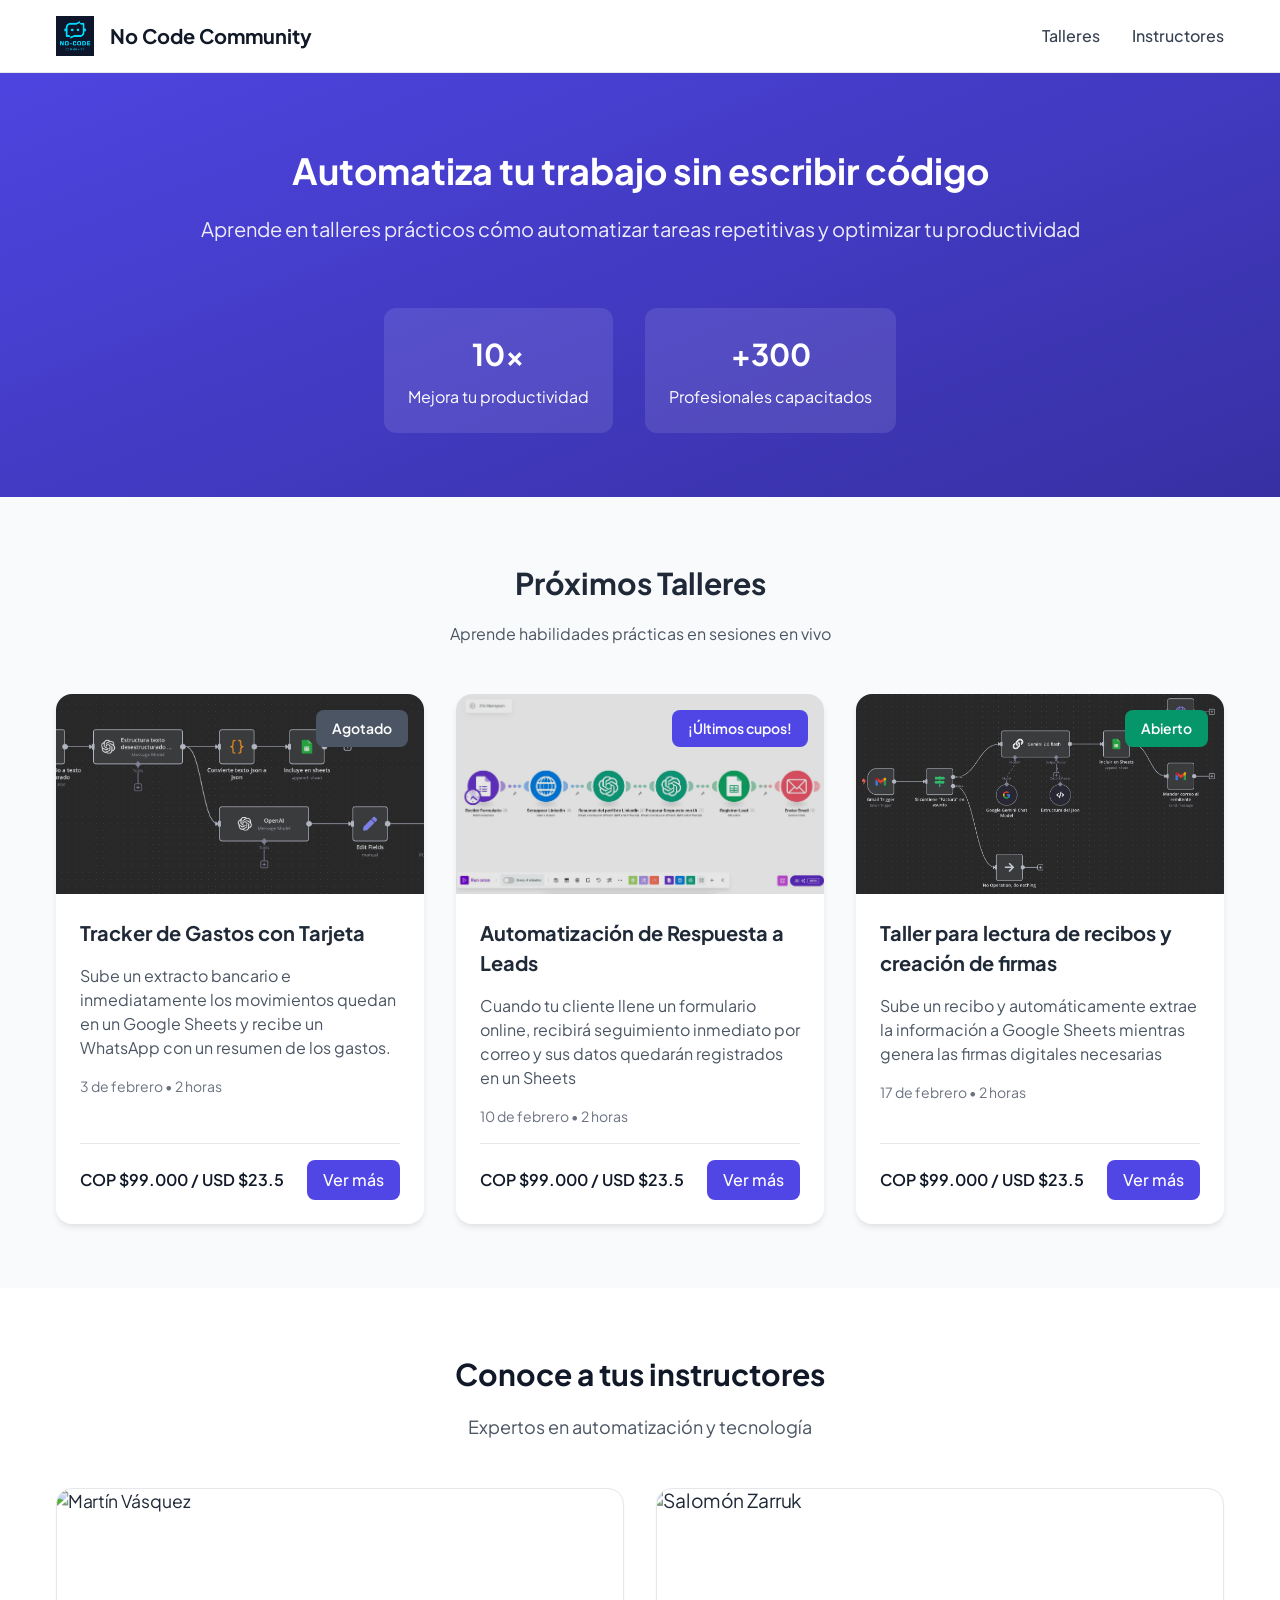
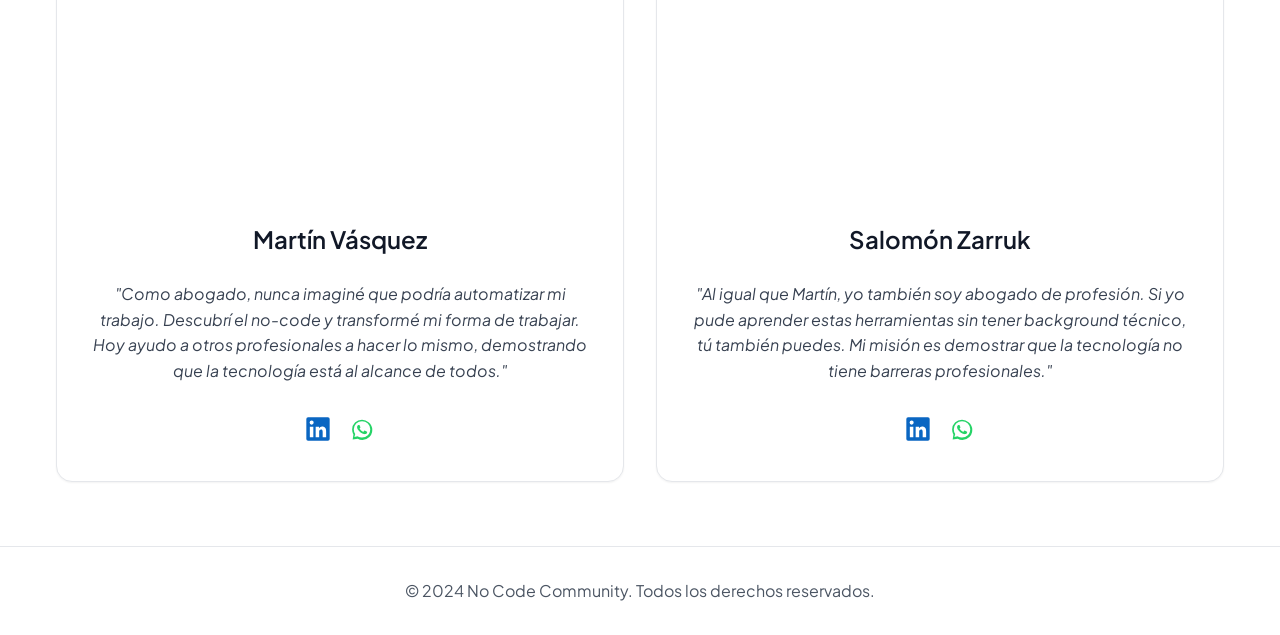
==== index.html @ 58989894 "Initial commit - Landing page setup" ====
<!DOCTYPE html>
<html lang="es">
<head>
    <meta charset="UTF-8">
    <meta name="viewport" content="width=device-width, initial-scale=1.0">
    <title>No Code Community</title>
    <link rel="preconnect" href="https://fonts.googleapis.com">
    <link rel="preconnect" href="https://fonts.gstatic.com" crossorigin>
    <link href="https://fonts.googleapis.com/css2?family=Plus+Jakarta+Sans:wght@400;500;600;700&display=swap" rel="stylesheet">
    <link rel="stylesheet" href="styles.css">
</head>
<body>
    <nav class="navbar">
        <div class="container">
            <div class="logo">
                <img src="assets/images/logo.png" alt="No Code Community" class="logo-image">
                <span class="logo-text">No Code Community</span>
            </div>
            <div class="nav-links">
                <a href="#talleres">Talleres</a>
                <a href="#instructores">Instructores</a>
            </div>
        </div>
    </nav>

    <header class="hero">
        <div class="container">
            <div class="hero-content">
                <div class="hero-text">
                    <h1>Automatiza tu trabajo sin escribir código</h1>
                    <p class="hero-subtitle">Aprende en talleres prácticos cómo automatizar tareas repetitivas y optimizar tu productividad</p>
                </div>
                <div class="stats">
                    <div class="stat-card">
                        <h2>10x</h2>
                        <p>Mejora tu productividad</p>
                    </div>
                    <div class="stat-card">
                        <h2>+300</h2>
                        <p>Profesionales capacitados</p>
                    </div>
                </div>
            </div>
        </div>
    </header>

    <main>
        <section id="talleres">
            <div class="container">
                <h2>Próximos Talleres</h2>
                <p>Aprende habilidades prácticas en sesiones en vivo</p>
                
                <div class="workshop-grid">
                    <!-- Taller de Gastos -->
                    <div class="workshop-card">
                        <div class="workshop-image">
                            <img src="assets/images/tracker.png" alt="Taller de Tracker de Gastos">
                            <span class="workshop-tag sold-out">Agotado</span>
                        </div>
                        <div class="workshop-content">
                            <h3>Tracker de Gastos con Tarjeta</h3>
                            <p>Sube un extracto bancario e inmediatamente los movimientos quedan en un Google Sheets y recibe un WhatsApp con un resumen de los gastos.</p>
                            <div class="workshop-meta">
                                <span>3 de febrero • 2 horas</span>
                            </div>
                            <div class="workshop-footer">
                                <span class="workshop-price">COP $99.000 / USD $23.5</span>
                                <a href="talleres/tracker-gastos.html" class="button button-primary">Ver más</a>
                            </div>
                        </div>
                    </div>

                    <!-- Taller de Leads -->
                    <div class="workshop-card">
                        <div class="workshop-image">
                            <img src="assets/images/leads.png" alt="Taller de Automatización de Leads">
                            <span class="workshop-tag few-spots">¡Últimos cupos!</span>
                        </div>
                        <div class="workshop-content">
                            <h3>Automatización de Respuesta a Leads</h3>
                            <p>Cuando tu cliente llene un formulario online, recibirá seguimiento inmediato por correo y sus datos quedarán registrados en un Sheets</p>
                            <div class="workshop-meta">
                                <span>10 de febrero • 2 horas</span>
                            </div>
                            <div class="workshop-footer">
                                <span class="workshop-price">COP $99.000 / USD $23.5</span>
                                <a href="talleres/respuesta-leads.html" class="button button-primary">Ver más</a>
                            </div>
                        </div>
                    </div>

                    <!-- Taller de Recibos y Firmas -->
                    <div class="workshop-card">
                        <div class="workshop-image">
                            <img src="assets/images/recibos-firmas.png" alt="Taller de Lectura de Recibos y Firmas">
                            <span class="workshop-tag open">Abierto</span>
                        </div>
                        <div class="workshop-content">
                            <h3>Taller para lectura de recibos y creación de firmas</h3>
                            <p>Sube un recibo y automáticamente extrae la información a Google Sheets mientras genera las firmas digitales necesarias</p>
                            <div class="workshop-meta">
                                <span>17 de febrero • 2 horas</span>
                            </div>
                            <div class="workshop-footer">
                                <span class="workshop-price">COP $99.000 / USD $23.5</span>
                                <a href="talleres/recibos-firmas.html" class="button button-primary">Ver más</a>
                            </div>
                        </div>
                    </div>
                </div>
            </div>
        </section>

        <section id="instructores">
            <div class="container">
                <h2>Conoce a tus instructores</h2>
                <p class="section-description">Expertos en automatización y tecnología</p>
                <div class="instructors-grid">
                    <div class="instructor-card">
                        <div class="instructor-image">
                            <img src="https://media.licdn.com/dms/image/v2/D4E03AQFFFCxc68h7bQ/profile-displayphoto-shrink_800_800/B4EZOKWIHqH0Ac-/0/1733192877072?e=1744848000&v=beta&t=yXbpuiAllhJxAZAleN5ZwmwzhgHguBNwJmhO607eTys" alt="Martín Vásquez">
                        </div>
                        <div class="instructor-content">
                            <h3>Martín Vásquez</h3>
                            <p class="instructor-bio">"Como abogado, nunca imaginé que podría automatizar mi trabajo. Descubrí el no-code y transformé mi forma de trabajar. Hoy ayudo a otros profesionales a hacer lo mismo, demostrando que la tecnología está al alcance de todos."</p>
                            <div class="instructor-social">
                                <a href="https://linkedin.com/in/martinvasquez" target="_blank" rel="noopener noreferrer">
                                    <img src="assets/images/linkedin.svg" alt="LinkedIn" class="social-icon">
                                </a>
                                <a href="https://wa.me/+573123456789" target="_blank" rel="noopener noreferrer">
                                    <img src="assets/images/whatsapp.svg" alt="WhatsApp" class="social-icon">
                                </a>
                            </div>
                        </div>
                    </div>

                    <div class="instructor-card">
                        <div class="instructor-image">
                            <img src="https://media.licdn.com/dms/image/v2/D4E03AQGEQPYp7KpT1w/profile-displayphoto-shrink_800_800/profile-displayphoto-shrink_800_800/0/1691030717101?e=1744848000&v=beta&t=GZWAQJDwXHyYQAbw3zB1y2C_nQq8y9w75UehVijq_1w" alt="Salomón Zarruk">
                        </div>
                        <div class="instructor-content">
                            <h3>Salomón Zarruk</h3>
                            <p class="instructor-bio">"Al igual que Martín, yo también soy abogado de profesión. Si yo pude aprender estas herramientas sin tener background técnico, tú también puedes. Mi misión es demostrar que la tecnología no tiene barreras profesionales."</p>
                            <div class="instructor-social">
                                <a href="https://linkedin.com/in/salomonzarruk" target="_blank" rel="noopener noreferrer">
                                    <img src="assets/images/linkedin.svg" alt="LinkedIn" class="social-icon">
                                </a>
                                <a href="https://wa.me/+573123456789" target="_blank" rel="noopener noreferrer">
                                    <img src="assets/images/whatsapp.svg" alt="WhatsApp" class="social-icon">
                                </a>
                            </div>
                        </div>
                    </div>
                </div>
            </div>
        </section>
    </main>

    <footer>
        <div class="container">
            <p>&copy; 2024 No Code Community. Todos los derechos reservados.</p>
        </div>
    </footer>
</body>
</html>
---- styles.css ----
:root {
    /* Colores */
    --color-primary: #4F46E5;
    --color-primary-dark: #3730A3;
    --color-secondary: #1E1B4B;
    --color-accent: #818CF8;
    --color-success: #059669;
    --color-background: #F8FAFC;
    --color-white: #FFFFFF;
    --color-gray-50: #F9FAFB;
    --color-gray-100: #F3F4F6;
    --color-gray-200: #E5E7EB;
    --color-gray-300: #D1D5DB;
    --color-gray-400: #9CA3AF;
    --color-gray-500: #6B7280;
    --color-gray-600: #4B5563;
    --color-gray-700: #374151;
    --color-gray-800: #1F2937;
    --color-gray-900: #111827;

    /* Tipografía */
    --font-family: 'Plus Jakarta Sans', sans-serif;
    --font-size-xs: 0.75rem;
    --font-size-sm: 0.875rem;
    --font-size-base: 1rem;
    --font-size-lg: 1.125rem;
    --font-size-xl: 1.25rem;
    --font-size-2xl: 1.5rem;
    --font-size-3xl: 1.875rem;
    --font-size-4xl: 2.25rem;
    
    /* Espaciado */
    --spacing-1: 0.25rem;
    --spacing-2: 0.5rem;
    --spacing-3: 0.75rem;
    --spacing-4: 1rem;
    --spacing-6: 1.5rem;
    --spacing-8: 2rem;
    --spacing-12: 3rem;
    --spacing-16: 4rem;
    
    /* Bordes y sombras */
    --border-radius-sm: 0.375rem;
    --border-radius: 0.5rem;
    --border-radius-lg: 0.75rem;
    --border-radius-xl: 1rem;
    --border-radius-2xl: 1.5rem;
    --shadow-sm: 0 1px 2px 0 rgb(0 0 0 / 0.05);
    --shadow: 0 4px 6px -1px rgb(0 0 0 / 0.1);
    --shadow-md: 0 8px 16px -4px rgb(0 0 0 / 0.1);
    --shadow-lg: 0 12px 24px -6px rgb(0 0 0 / 0.1);
    
    /* Transiciones */
    --transition: all 0.3s ease;
}

/* Reset y estilos base */
* {
    margin: 0;
    padding: 0;
    box-sizing: border-box;
}

body {
    font-family: var(--font-family);
    line-height: 1.5;
    color: var(--color-gray-800);
    background-color: var(--color-background);
    min-height: 100vh;
}

.container {
    width: 100%;
    max-width: 1200px;
    margin: 0 auto;
    padding: 0 var(--spacing-4);
}

/* Navbar */
.navbar {
    background: var(--color-white);
    padding: var(--spacing-4) 0;
    position: fixed;
    top: 0;
    left: 0;
    right: 0;
    z-index: 1000;
    border-bottom: 1px solid var(--color-gray-200);
}

.navbar .container {
    display: flex;
    justify-content: space-between;
    align-items: center;
}

.logo {
    display: flex;
    align-items: center;
    gap: var(--spacing-4);
}

.logo-image {
    height: 40px;
    width: auto;
}

.logo-text {
    font-size: var(--font-size-xl);
    font-weight: 700;
    color: var(--color-gray-900);
}

.nav-links {
    display: flex;
    gap: var(--spacing-8);
    align-items: center;
}

.nav-links a {
    text-decoration: none;
    color: var(--color-gray-700);
    font-weight: 500;
    transition: var(--transition);
}

.nav-links a:hover {
    color: var(--color-primary);
}

/* Hero Section */
.hero {
    padding: calc(80px + var(--spacing-16)) 0 var(--spacing-16);
    background: linear-gradient(to bottom right, var(--color-primary), var(--color-primary-dark));
    color: var(--color-white);
}

.hero-content {
    display: flex;
    flex-direction: column;
    gap: var(--spacing-8);
    text-align: center;
}

.hero-text h1 {
    font-size: var(--font-size-4xl);
    font-weight: 700;
    margin-bottom: var(--spacing-4);
}

.hero-subtitle {
    font-size: var(--font-size-xl);
    opacity: 0.9;
}

.stats {
    display: flex;
    justify-content: center;
    gap: var(--spacing-8);
    margin-top: var(--spacing-8);
}

.stat-card {
    background: rgba(255, 255, 255, 0.1);
    padding: var(--spacing-6);
    border-radius: var(--border-radius-lg);
    text-align: center;
}

.stat-card h2 {
    font-size: var(--font-size-3xl);
    margin-bottom: var(--spacing-2);
}

/* Workshop Section */
#talleres {
    padding: var(--spacing-16) 0;
}

#talleres h2 {
    font-size: var(--font-size-3xl);
    text-align: center;
    margin-bottom: var(--spacing-4);
}

#talleres > .container > p {
    text-align: center;
    color: var(--color-gray-600);
    margin-bottom: var(--spacing-12);
}

.workshop-grid {
    display: grid;
    grid-template-columns: repeat(3, 1fr);
    gap: var(--spacing-8);
}

.workshop-card {
    background: var(--color-white);
    border-radius: var(--border-radius-xl);
    overflow: hidden;
    box-shadow: var(--shadow);
    transition: var(--transition);
    display: flex;
    flex-direction: column;
}

.workshop-card:hover {
    transform: translateY(-4px);
    box-shadow: var(--shadow-lg);
}

.workshop-image {
    height: 200px;
    overflow: hidden;
    position: relative;
}

.workshop-image img {
    width: 100%;
    height: 100%;
    object-fit: cover;
}

.workshop-tag {
    position: absolute;
    top: var(--spacing-4);
    right: var(--spacing-4);
    padding: var(--spacing-2) var(--spacing-4);
    border-radius: var(--border-radius);
    font-size: var(--font-size-sm);
    font-weight: 600;
    color: var(--color-white);
    z-index: 1;
}

.workshop-tag.sold-out {
    background-color: var(--color-gray-600);
}

.workshop-tag.few-spots {
    background-color: var(--color-primary);
}

.workshop-tag.open {
    background-color: var(--color-success);
}

.workshop-content {
    padding: var(--spacing-6);
    flex: 1;
    display: flex;
    flex-direction: column;
}

.workshop-content h3 {
    font-size: var(--font-size-xl);
    margin-bottom: var(--spacing-4);
}

.workshop-content p {
    color: var(--color-gray-600);
    margin-bottom: var(--spacing-4);
}

.workshop-meta {
    color: var(--color-gray-500);
    font-size: var(--font-size-sm);
    margin-bottom: var(--spacing-4);
}

.workshop-footer {
    display: flex;
    justify-content: space-between;
    align-items: center;
    margin-top: auto;
    padding-top: var(--spacing-4);
    border-top: 1px solid var(--color-gray-200);
}

.workshop-price {
    font-weight: 600;
    color: var(--color-gray-900);
}

.button {
    display: inline-block;
    padding: var(--spacing-2) var(--spacing-4);
    border-radius: var(--border-radius);
    font-weight: 500;
    text-decoration: none;
    transition: var(--transition);
}

.button-primary {
    background: var(--color-primary);
    color: var(--color-white);
}

.button-primary:hover {
    background: var(--color-primary-dark);
}

/* Footer */
footer {
    background: var(--color-white);
    padding: var(--spacing-8) 0;
    text-align: center;
    color: var(--color-gray-600);
    border-top: 1px solid var(--color-gray-200);
}

/* Responsive */
@media (max-width: 768px) {
    .workshop-grid {
        grid-template-columns: 1fr;
    }

    .stats {
        flex-direction: column;
    }

    .hero-content {
        text-align: center;
    }

    .logo-text {
        display: none;
    }

    .nav-links {
        display: none;
    }

    .footer-content {
        flex-direction: column;
        align-items: center;
        text-align: center;
        gap: var(--spacing-8);
    }

    .footer-links {
        flex-direction: column;
        gap: var(--spacing-4);
    }
}

/* Video section */
.video-wrapper {
    position: relative;
    padding-bottom: 56.25%;
    height: 0;
    overflow: hidden;
    border-radius: var(--border-radius-xl);
    margin-bottom: var(--spacing-16);
    box-shadow: var(--shadow-lg);
}

.video-wrapper iframe {
    position: absolute;
    top: 0;
    left: 0;
    width: 100%;
    height: 100%;
    border: none;
}

/* Features section */
.features-grid {
    display: flex;
    gap: var(--spacing-4);
    overflow-x: auto;
    padding: var(--spacing-4) 0;
    width: 100%;
    align-items: stretch;
}

.feature-card {
    flex: 0 0 160px;
    min-width: 160px;
    display: flex;
    flex-direction: column;
    align-items: center;
    background: var(--color-white);
    padding: var(--spacing-4);
    border-radius: var(--border-radius-lg);
    text-align: center;
    border: 1px solid var(--color-gray-200);
}

.feature-card:hover {
    transform: translateY(-4px);
    box-shadow: var(--shadow-md);
}

.feature-card img {
    width: 32px;
    height: 32px;
    margin-bottom: var(--spacing-2);
}

.feature-card h3 {
    font-size: var(--font-size-base);
    margin-bottom: var(--spacing-2);
}

.feature-card p {
    font-size: var(--font-size-sm);
    line-height: 1.3;
}

/* Ocultar scrollbar pero mantener funcionalidad */
.features-grid::-webkit-scrollbar {
    display: none;
}

.features-grid {
    -ms-overflow-style: none;
    scrollbar-width: none;
}

/* Session cards */
.sessions-grid {
    display: grid;
    grid-template-columns: repeat(auto-fit, minmax(280px, 1fr));
    gap: var(--spacing-6);
    margin-bottom: var(--spacing-12);
}

.session-card {
    background: var(--color-white);
    padding: var(--spacing-6);
    border-radius: var(--border-radius-xl);
    border: 2px solid var(--color-gray-200);
    box-shadow: var(--shadow-sm);
    cursor: pointer;
    transition: var(--transition);
    position: relative;
}

.session-card:hover:not(.disabled) {
    border-color: var(--color-primary);
}

.session-card.selected {
    border-color: var(--color-primary);
    background: var(--color-gray-50);
}

.session-card input[type="radio"] {
    position: absolute;
    opacity: 0;
}

.session-date {
    display: flex;
    flex-direction: column;
    gap: var(--spacing-2);
    margin-bottom: var(--spacing-4);
}

.session-date .day {
    font-size: var(--font-size-xl);
    font-weight: 600;
    color: var(--color-gray-900);
}

.session-date .date,
.session-date .time {
    color: var(--color-gray-600);
}

.spots-available {
    display: inline-block;
    padding: var(--spacing-2) var(--spacing-4);
    background: var(--color-primary);
    color: var(--color-white);
    border-radius: var(--border-radius);
    font-size: var(--font-size-sm);
}

/* Pricing card */
.pricing-card {
    max-width: 480px;
    margin: 0 auto;
    background: var(--color-white);
    padding: var(--spacing-8);
    border-radius: var(--border-radius-xl);
    box-shadow: var(--shadow-md);
    text-align: center;
    display: none;
}

.price-header {
    margin-bottom: var(--spacing-6);
}

.price-header h3 {
    font-size: var(--font-size-xl);
    font-weight: 600;
    color: var(--color-gray-900);
    margin-bottom: var(--spacing-4);
}

.price {
    font-size: var(--font-size-3xl);
    color: var(--color-primary);
    font-weight: 700;
    margin-bottom: var(--spacing-2);
}

.price-description {
    color: var(--color-gray-600);
    margin-bottom: var(--spacing-8);
}

.registration-form {
    display: flex;
    flex-direction: column;
    align-items: center;
    gap: var(--spacing-4);
}

.registration-form h2 {
    font-size: var(--font-size-xl);
    color: var(--color-gray-900);
    margin-bottom: var(--spacing-4);
}

/* Estilos para el formulario de datos */
.user-data-form {
    max-width: 480px;
    margin: 0 auto var(--spacing-8);
    display: none;
}

.form-group {
    margin-bottom: var(--spacing-4);
    text-align: left;
}

.form-group label {
    display: block;
    margin-bottom: var(--spacing-2);
    color: var(--color-gray-700);
    font-weight: 500;
}

.form-group input {
    width: 100%;
    padding: var(--spacing-3);
    border: 1px solid var(--color-gray-200);
    border-radius: var(--border-radius);
    font-family: var(--font-family);
    font-size: var(--font-size-base);
}

.form-group input:focus {
    outline: none;
    border-color: var(--color-primary);
    box-shadow: 0 0 0 2px rgba(59, 130, 246, 0.1);
}

/* Agregar al final del archivo */
.session-card.disabled {
    opacity: 0.7;
    cursor: not-allowed;
}

.session-card.disabled input[type="radio"] {
    cursor: not-allowed;
}

.session-card.disabled label {
    cursor: not-allowed;
}

/* Actualizar los estilos de la lista de espera */
.waitlist-container {
    text-align: center;
    margin-top: var(--spacing-8);
}

.waitlist-button {
    display: inline-block;
    padding: var(--spacing-3) var(--spacing-6);
    background: var(--color-gray-100);
    color: var(--color-gray-700);
    border: 1px solid var(--color-gray-300);
    border-radius: var(--border-radius);
    text-decoration: none;
    font-size: var(--font-size-base);
    transition: var(--transition);
    cursor: pointer;
}

.waitlist-button:hover {
    background: var(--color-gray-200);
    color: var(--color-gray-800);
}

.waitlist-form {
    display: none;
    max-width: 480px;
    margin: var(--spacing-4) auto;
    padding: var(--spacing-6);
    background: var(--color-white);
    border: 1px solid var(--color-gray-200);
    border-radius: var(--border-radius-xl);
    box-shadow: var(--shadow-md);
}

/* Estilos para el input de teléfono internacional */
.iti {
    width: 100%;
}

.iti__flag {
    background-image: url("https://cdnjs.cloudflare.com/ajax/libs/intl-tel-input/17.0.8/img/flags.png");
}

@media (-webkit-min-device-pixel-ratio: 2), (min-resolution: 192dpi) {
    .iti__flag {
        background-image: url("https://cdnjs.cloudflare.com/ajax/libs/intl-tel-input/17.0.8/img/flags@2x.png");
    }
}

/* Agregar estos estilos */
.user-data-form .button,
.waitlist-form .button {
    background: var(--color-primary);
    border-color: var(--color-primary);
    transition: var(--transition);
}

.user-data-form .button:hover,
.waitlist-form .button:hover {
    background: var(--color-primary-dark);
    border-color: var(--color-primary-dark);
}

/* Estilos para el banner de precio */
.price-banner {
    background: var(--color-white);
    padding: var(--spacing-4) 0;
    border-bottom: 1px solid var(--color-gray-200);
    position: relative;
    z-index: 10;
}

.price-tag {
    display: flex;
    align-items: center;
    justify-content: center;
    gap: var(--spacing-3);
    font-size: var(--font-size-2xl);
    font-weight: 700;
}

.price-cop {
    color: var(--color-primary);
}

.price-divider {
    color: var(--color-gray-400);
}

.price-usd {
    color: var(--color-gray-600);
}

/* Mantener el estilo original para las demás imágenes */
.workshop-image img:not([data-workshop="gastos"] .workshop-image img) {
    width: 100%;
    height: 100%;
    object-fit: cover;
    object-position: center;
    filter: brightness(0.9);
}

/* Agregar estilos para el botón de volver */
.back-button {
    text-decoration: none;
    color: var(--color-gray-700);
    font-weight: 500;
    transition: var(--transition);
    display: flex;
    align-items: center;
    gap: var(--spacing-2);
}

.back-button:hover {
    color: var(--color-primary);
}

/* Ajustes para mobile */
@media (max-width: 768px) {
    .logo-text {
        display: none; /* Ocultar el texto del logo en mobile */
    }
    
    .back-button {
        font-size: var(--font-size-sm);
        white-space: nowrap;
    }

    .navbar .container {
        padding: 0 var(--spacing-4);
    }
}

/* Instructor Section */
#instructores {
    padding: var(--spacing-16) 0;
    background-color: var(--color-white);
}

#instructores h2 {
    font-size: var(--font-size-3xl);
    text-align: center;
    margin-bottom: var(--spacing-4);
    color: var(--color-gray-900);
}

.section-description {
    text-align: center;
    color: var(--color-gray-600);
    margin-bottom: var(--spacing-12);
    font-size: var(--font-size-lg);
}

.instructors-grid {
    display: grid;
    grid-template-columns: repeat(2, 1fr);
    gap: var(--spacing-8);
    max-width: 1200px;
    margin: 0 auto;
}

.instructor-card {
    background: var(--color-white);
    border-radius: var(--border-radius-xl);
    overflow: hidden;
    box-shadow: var(--shadow-sm);
    border: 1px solid var(--color-gray-200);
}

.instructor-image {
    width: 100%;
    height: 300px;
    overflow: hidden;
    position: relative;
}

.instructor-image img {
    width: 100%;
    height: 100%;
    object-fit: cover;
    object-position: center;
    transform: scale(1.1);
}

/* Ajuste específico para la foto de Salomón */
.instructor-card:nth-child(2) .instructor-image img {
    object-position: center 30%;
    transform: scale(1.2);
}

.instructor-content {
    padding: var(--spacing-8);
    text-align: center;
}

.instructor-content h3 {
    font-size: var(--font-size-2xl);
    color: var(--color-gray-900);
    margin-bottom: var(--spacing-6);
    font-weight: 600;
}

.instructor-bio {
    color: var(--color-gray-700);
    margin-bottom: var(--spacing-8);
    line-height: 1.6;
    font-size: var(--font-size-base);
    font-style: italic;
}

.instructor-social {
    display: flex;
    justify-content: center;
    gap: var(--spacing-4);
}

.social-icon {
    width: 28px;
    height: 28px;
    transition: var(--transition);
}

.social-icon:hover {
    transform: translateY(-2px);
}

@media (max-width: 768px) {
    .instructors-grid {
        grid-template-columns: 1fr;
        padding: 0 var(--spacing-4);
    }

    .instructor-card {
        max-width: 400px;
        margin: 0 auto;
    }
}
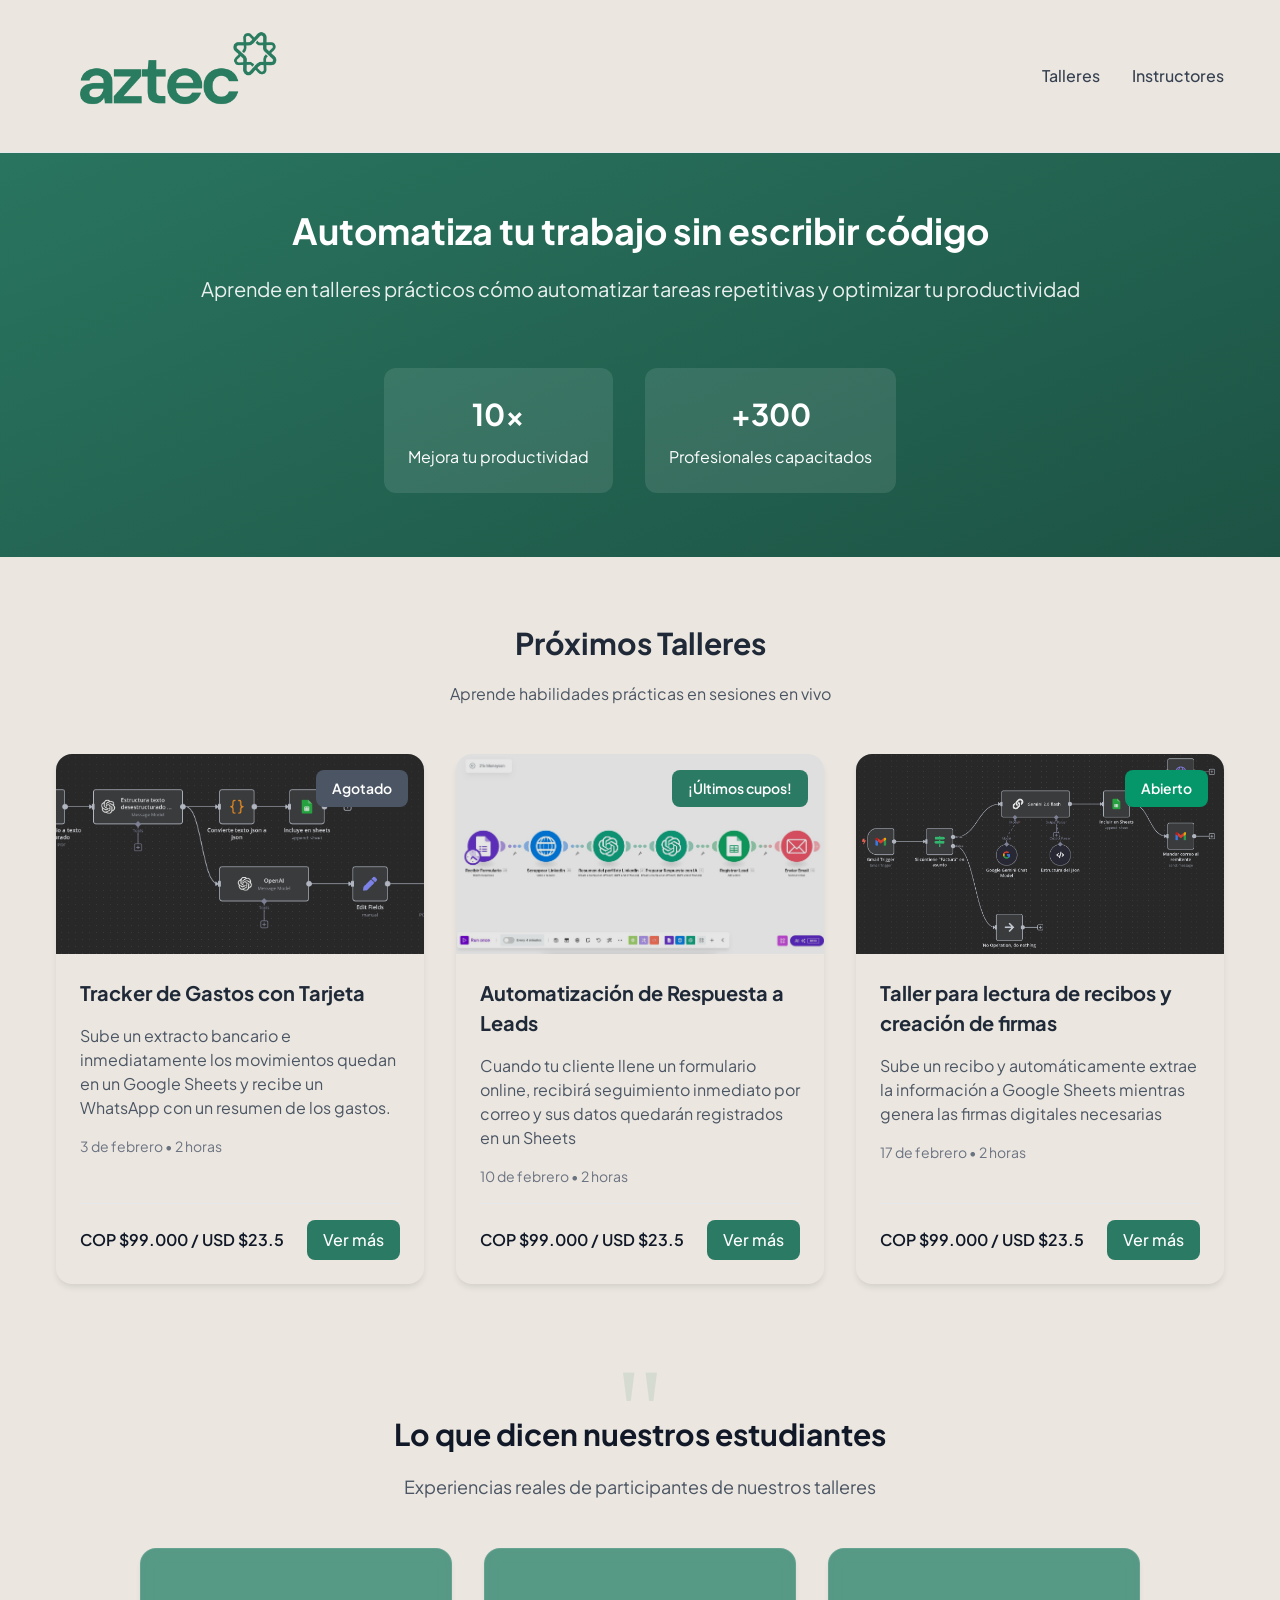
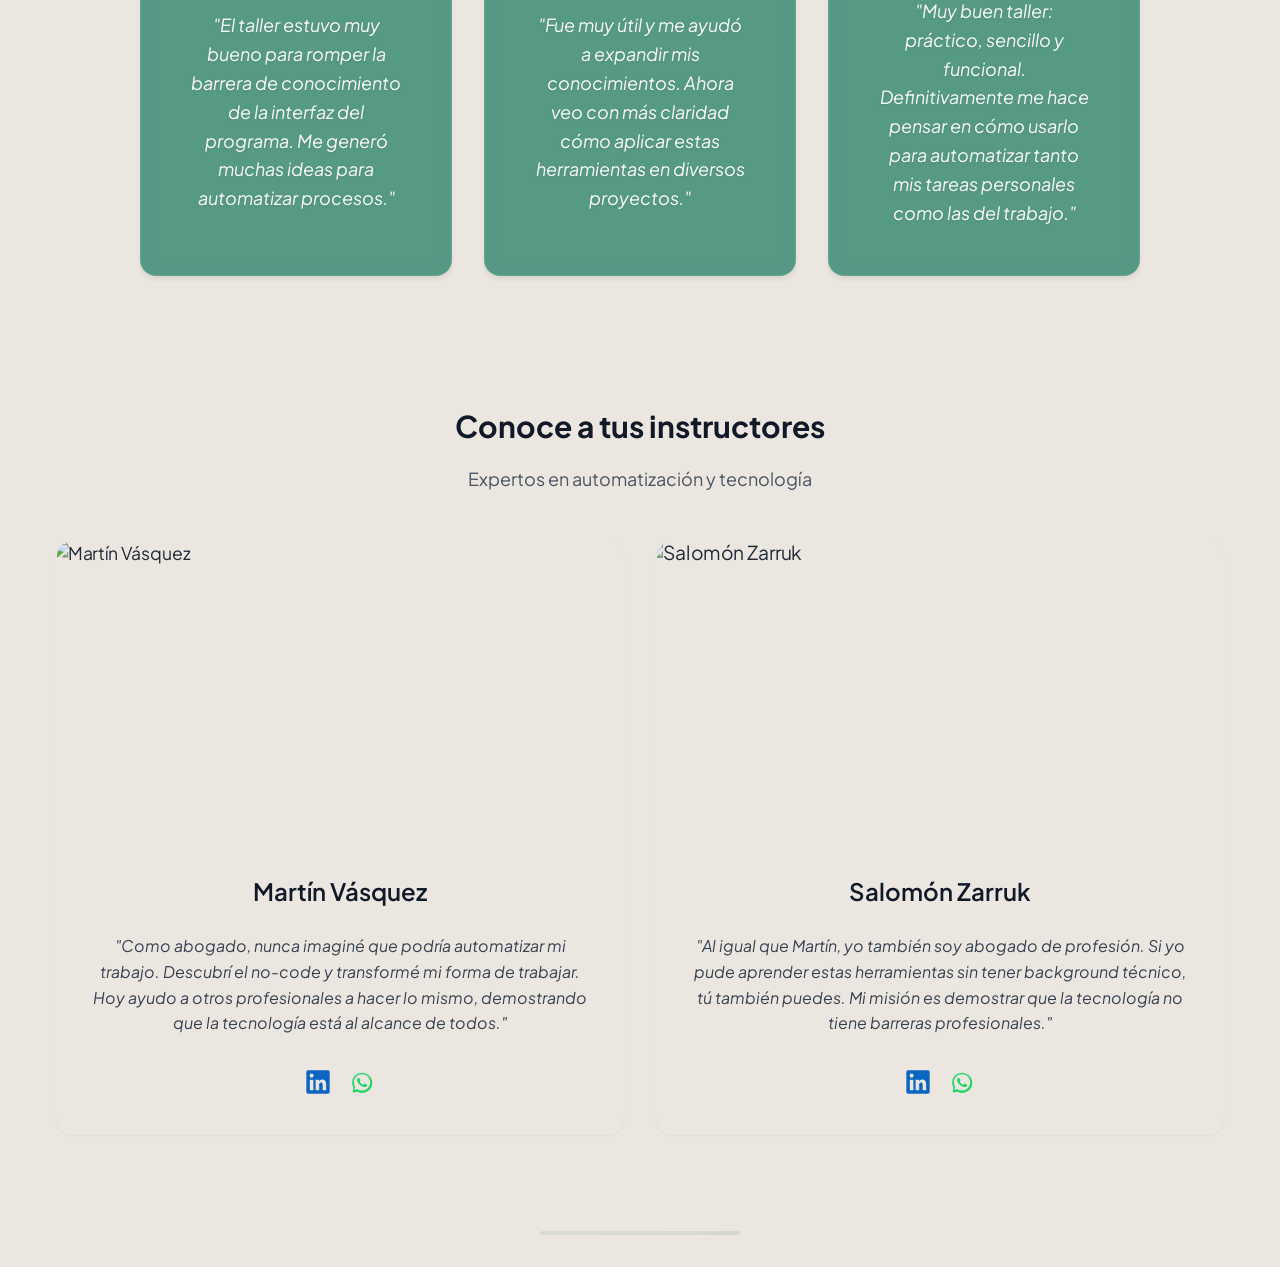
==== commit 5500a991: "feat: actualiza sitio web con nuevo diseño y configuración de render" ====
--- a/index.html
+++ b/index.html
@@ -13,8 +13,7 @@
     <nav class="navbar">
         <div class="container">
             <div class="logo">
-                <img src="assets/images/logo.png" alt="No Code Community" class="logo-image">
-                <span class="logo-text">No Code Community</span>
+                <img src="assets/images/logo-new.png" alt="Aztec" class="logo-image">
             </div>
             <div class="nav-links">
                 <a href="#talleres">Talleres</a>
@@ -111,6 +110,33 @@
             </div>
         </section>
 
+        <section id="testimonios">
+            <div class="container">
+                <h2>Lo que dicen nuestros estudiantes</h2>
+                <p class="section-description">Experiencias reales de participantes de nuestros talleres</p>
+                
+                <div class="testimonials-grid">
+                    <div class="testimonial-card">
+                        <div class="testimonial-content">
+                            <p>"El taller estuvo muy bueno para romper la barrera de conocimiento de la interfaz del programa. Me generó muchas ideas para automatizar procesos."</p>
+                        </div>
+                    </div>
+
+                    <div class="testimonial-card">
+                        <div class="testimonial-content">
+                            <p>"Fue muy útil y me ayudó a expandir mis conocimientos. Ahora veo con más claridad cómo aplicar estas herramientas en diversos proyectos."</p>
+                        </div>
+                    </div>
+
+                    <div class="testimonial-card">
+                        <div class="testimonial-content">
+                            <p>"Muy buen taller: práctico, sencillo y funcional. Definitivamente me hace pensar en cómo usarlo para automatizar tanto mis tareas personales como las del trabajo."</p>
+                        </div>
+                    </div>
+                </div>
+            </div>
+        </section>
+
         <section id="instructores">
             <div class="container">
                 <h2>Conoce a tus instructores</h2>
@@ -124,10 +150,10 @@
                             <h3>Martín Vásquez</h3>
                             <p class="instructor-bio">"Como abogado, nunca imaginé que podría automatizar mi trabajo. Descubrí el no-code y transformé mi forma de trabajar. Hoy ayudo a otros profesionales a hacer lo mismo, demostrando que la tecnología está al alcance de todos."</p>
                             <div class="instructor-social">
-                                <a href="https://linkedin.com/in/martinvasquez" target="_blank" rel="noopener noreferrer">
+                                <a href="https://www.linkedin.com/in/martin-vasquez-escobar/" target="_blank" rel="noopener noreferrer">
                                     <img src="assets/images/linkedin.svg" alt="LinkedIn" class="social-icon">
                                 </a>
-                                <a href="https://wa.me/+573123456789" target="_blank" rel="noopener noreferrer">
+                                <a href="https://wa.me/573128511052" target="_blank" rel="noopener noreferrer">
                                     <img src="assets/images/whatsapp.svg" alt="WhatsApp" class="social-icon">
                                 </a>
                             </div>
@@ -142,10 +168,10 @@
                             <h3>Salomón Zarruk</h3>
                             <p class="instructor-bio">"Al igual que Martín, yo también soy abogado de profesión. Si yo pude aprender estas herramientas sin tener background técnico, tú también puedes. Mi misión es demostrar que la tecnología no tiene barreras profesionales."</p>
                             <div class="instructor-social">
-                                <a href="https://linkedin.com/in/salomonzarruk" target="_blank" rel="noopener noreferrer">
+                                <a href="https://www.linkedin.com/in/zarruk/" target="_blank" rel="noopener noreferrer">
                                     <img src="assets/images/linkedin.svg" alt="LinkedIn" class="social-icon">
                                 </a>
-                                <a href="https://wa.me/+573123456789" target="_blank" rel="noopener noreferrer">
+                                <a href="https://wa.me/573187033333" target="_blank" rel="noopener noreferrer">
                                     <img src="assets/images/whatsapp.svg" alt="WhatsApp" class="social-icon">
                                 </a>
                             </div>
@@ -158,7 +184,7 @@
 
     <footer>
         <div class="container">
-            <p>&copy; 2024 No Code Community. Todos los derechos reservados.</p>
+            <div class="footer-divider"></div>
         </div>
     </footer>
 </body>
--- a/styles.css
+++ b/styles.css
@@ -1,11 +1,11 @@
 :root {
     /* Colores */
-    --color-primary: #4F46E5;
-    --color-primary-dark: #3730A3;
-    --color-secondary: #1E1B4B;
-    --color-accent: #818CF8;
+    --color-primary: #2B7A63;
+    --color-primary-dark: #1D5344;
+    --color-secondary: #1E4D3B;
+    --color-accent: #3C8B74;
     --color-success: #059669;
-    --color-background: #F8FAFC;
+    --color-background: #EBE7E0;
     --color-white: #FFFFFF;
     --color-gray-50: #F9FAFB;
     --color-gray-100: #F3F4F6;
@@ -78,8 +78,8 @@
 
 /* Navbar */
 .navbar {
-    background: var(--color-white);
-    padding: var(--spacing-4) 0;
+    background: var(--color-background);
+    padding: var(--spacing-2) 0;
     position: fixed;
     top: 0;
     left: 0;
@@ -92,6 +92,7 @@
     display: flex;
     justify-content: space-between;
     align-items: center;
+    padding: var(--spacing-2) var(--spacing-4);
 }
 
 .logo {
@@ -101,14 +102,14 @@
 }
 
 .logo-image {
-    height: 40px;
+    height: 120px;
     width: auto;
+    object-fit: contain;
+    display: block;
 }
 
 .logo-text {
-    font-size: var(--font-size-xl);
-    font-weight: 700;
-    color: var(--color-gray-900);
+    display: none;
 }
 
 .nav-links {
@@ -130,7 +131,7 @@
 
 /* Hero Section */
 .hero {
-    padding: calc(80px + var(--spacing-16)) 0 var(--spacing-16);
+    padding: calc(140px + var(--spacing-16)) 0 var(--spacing-16);
     background: linear-gradient(to bottom right, var(--color-primary), var(--color-primary-dark));
     color: var(--color-white);
 }
@@ -196,7 +197,7 @@
 }
 
 .workshop-card {
-    background: var(--color-white);
+    background: var(--color-background);
     border-radius: var(--border-radius-xl);
     overflow: hidden;
     box-shadow: var(--shadow);
@@ -303,11 +304,17 @@
 
 /* Footer */
 footer {
-    background: var(--color-white);
     padding: var(--spacing-8) 0;
-    text-align: center;
-    color: var(--color-gray-600);
-    border-top: 1px solid var(--color-gray-200);
+    background: var(--color-background);
+}
+
+.footer-divider {
+    height: 4px;
+    background: linear-gradient(to right, var(--color-primary), var(--color-primary-dark));
+    border-radius: var(--border-radius-xl);
+    opacity: 0.1;
+    margin: 0 auto;
+    max-width: 200px;
 }
 
 /* Responsive */
@@ -342,6 +349,14 @@
     .footer-links {
         flex-direction: column;
         gap: var(--spacing-4);
+    }
+
+    .logo-image {
+        height: 80px;
+    }
+
+    .hero {
+        padding: calc(100px + var(--spacing-16)) 0 var(--spacing-16);
     }
 }
 
@@ -376,37 +391,42 @@
 }
 
 .feature-card {
-    flex: 0 0 160px;
-    min-width: 160px;
+    flex: 0 0 200px;
+    min-width: 200px;
     display: flex;
     flex-direction: column;
     align-items: center;
     background: var(--color-white);
-    padding: var(--spacing-4);
+    padding: var(--spacing-6);
     border-radius: var(--border-radius-lg);
     text-align: center;
-    border: 1px solid var(--color-gray-200);
+    border: 2px solid var(--color-gray-200);
+    box-shadow: var(--shadow-sm);
+    transition: var(--transition);
 }
 
 .feature-card:hover {
-    transform: translateY(-4px);
+    transform: translateY(-2px);
     box-shadow: var(--shadow-md);
+    border-color: var(--color-primary);
 }
 
 .feature-card img {
     width: 32px;
     height: 32px;
+    margin-bottom: var(--spacing-4);
+}
+
+.feature-card h3 {
+    font-size: var(--font-size-lg);
     margin-bottom: var(--spacing-2);
-}
-
-.feature-card h3 {
+    color: var(--color-gray-900);
+}
+
+.feature-card p {
     font-size: var(--font-size-base);
-    margin-bottom: var(--spacing-2);
-}
-
-.feature-card p {
-    font-size: var(--font-size-sm);
-    line-height: 1.3;
+    line-height: 1.5;
+    color: var(--color-gray-600);
 }
 
 /* Ocultar scrollbar pero mantener funcionalidad */
@@ -440,11 +460,14 @@
 
 .session-card:hover:not(.disabled) {
     border-color: var(--color-primary);
+    transform: translateY(-2px);
+    box-shadow: var(--shadow-md);
 }
 
 .session-card.selected {
     border-color: var(--color-primary);
     background: var(--color-gray-50);
+    box-shadow: var(--shadow-md);
 }
 
 .session-card input[type="radio"] {
@@ -483,7 +506,7 @@
 .pricing-card {
     max-width: 480px;
     margin: 0 auto;
-    background: var(--color-white);
+    background: var(--color-background);
     padding: var(--spacing-8);
     border-radius: var(--border-radius-xl);
     box-shadow: var(--shadow-md);
@@ -558,7 +581,7 @@
 .form-group input:focus {
     outline: none;
     border-color: var(--color-primary);
-    box-shadow: 0 0 0 2px rgba(59, 130, 246, 0.1);
+    box-shadow: 0 0 0 2px rgba(43, 122, 99, 0.1);
 }
 
 /* Agregar al final del archivo */
@@ -604,7 +627,7 @@
     max-width: 480px;
     margin: var(--spacing-4) auto;
     padding: var(--spacing-6);
-    background: var(--color-white);
+    background: var(--color-background);
     border: 1px solid var(--color-gray-200);
     border-radius: var(--border-radius-xl);
     box-shadow: var(--shadow-md);
@@ -630,7 +653,6 @@
 .waitlist-form .button {
     background: var(--color-primary);
     border-color: var(--color-primary);
-    transition: var(--transition);
 }
 
 .user-data-form .button:hover,
@@ -641,7 +663,7 @@
 
 /* Estilos para el banner de precio */
 .price-banner {
-    background: var(--color-white);
+    background: var(--color-background);
     padding: var(--spacing-4) 0;
     border-bottom: 1px solid var(--color-gray-200);
     position: relative;
@@ -712,7 +734,7 @@
 /* Instructor Section */
 #instructores {
     padding: var(--spacing-16) 0;
-    background-color: var(--color-white);
+    background-color: var(--color-background);
 }
 
 #instructores h2 {
@@ -738,7 +760,7 @@
 }
 
 .instructor-card {
-    background: var(--color-white);
+    background: var(--color-background);
     border-radius: var(--border-radius-xl);
     overflow: hidden;
     box-shadow: var(--shadow-sm);
@@ -812,4 +834,113 @@
         max-width: 400px;
         margin: 0 auto;
     }
+}
+
+/* Agregar estilos para el botón de volver */
+.button-outline {
+    border: 1px solid var(--color-primary);
+    color: var(--color-primary);
+    background: transparent;
+    padding: var(--spacing-2) var(--spacing-4);
+    border-radius: var(--border-radius);
+    text-decoration: none;
+    transition: var(--transition);
+}
+
+.button-outline:hover {
+    background: var(--color-primary);
+    color: var(--color-white);
+}
+
+/* Testimonios Section */
+#testimonios {
+    padding: var(--spacing-16) 0;
+    background-color: var(--color-background);
+    position: relative;
+}
+
+#testimonios::before {
+    content: '"';
+    position: absolute;
+    top: var(--spacing-16);
+    left: 50%;
+    transform: translateX(-50%);
+    font-size: 120px;
+    color: var(--color-primary);
+    opacity: 0.1;
+    font-family: Georgia, serif;
+    line-height: 0;
+}
+
+#testimonios h2 {
+    font-size: var(--font-size-3xl);
+    text-align: center;
+    margin-bottom: var(--spacing-4);
+    color: var(--color-gray-900);
+    position: relative;
+}
+
+.testimonials-grid {
+    display: grid;
+    grid-template-columns: repeat(3, 1fr);
+    gap: var(--spacing-8);
+    margin-top: var(--spacing-12);
+    max-width: 1000px;
+    margin-left: auto;
+    margin-right: auto;
+}
+
+.testimonial-card {
+    background: var(--color-accent);
+    border-radius: var(--border-radius-xl);
+    padding: var(--spacing-8);
+    box-shadow: var(--shadow);
+    transition: var(--transition);
+    border: 1px solid rgba(255, 255, 255, 0.1);
+    display: flex;
+    flex-direction: column;
+    justify-content: center;
+    min-height: 200px;
+    opacity: 0.85;
+    backdrop-filter: blur(8px);
+}
+
+.testimonial-card:hover {
+    transform: translateY(-4px);
+    box-shadow: var(--shadow-lg);
+    opacity: 1;
+    background: var(--color-accent);
+}
+
+.testimonial-content {
+    position: relative;
+    padding: var(--spacing-4);
+}
+
+.testimonial-content p {
+    color: var(--color-white);
+    font-size: var(--font-size-lg);
+    line-height: 1.6;
+    font-style: italic;
+    text-align: center;
+    margin: 0;
+    position: relative;
+    z-index: 1;
+    text-shadow: 0 1px 2px rgba(0, 0, 0, 0.1);
+}
+
+@media (max-width: 768px) {
+    .testimonials-grid {
+        grid-template-columns: 1fr;
+        gap: var(--spacing-6);
+        padding: 0 var(--spacing-4);
+    }
+    
+    .testimonial-card {
+        min-height: 160px;
+    }
+    
+    #testimonios::before {
+        font-size: 80px;
+    }
 } 
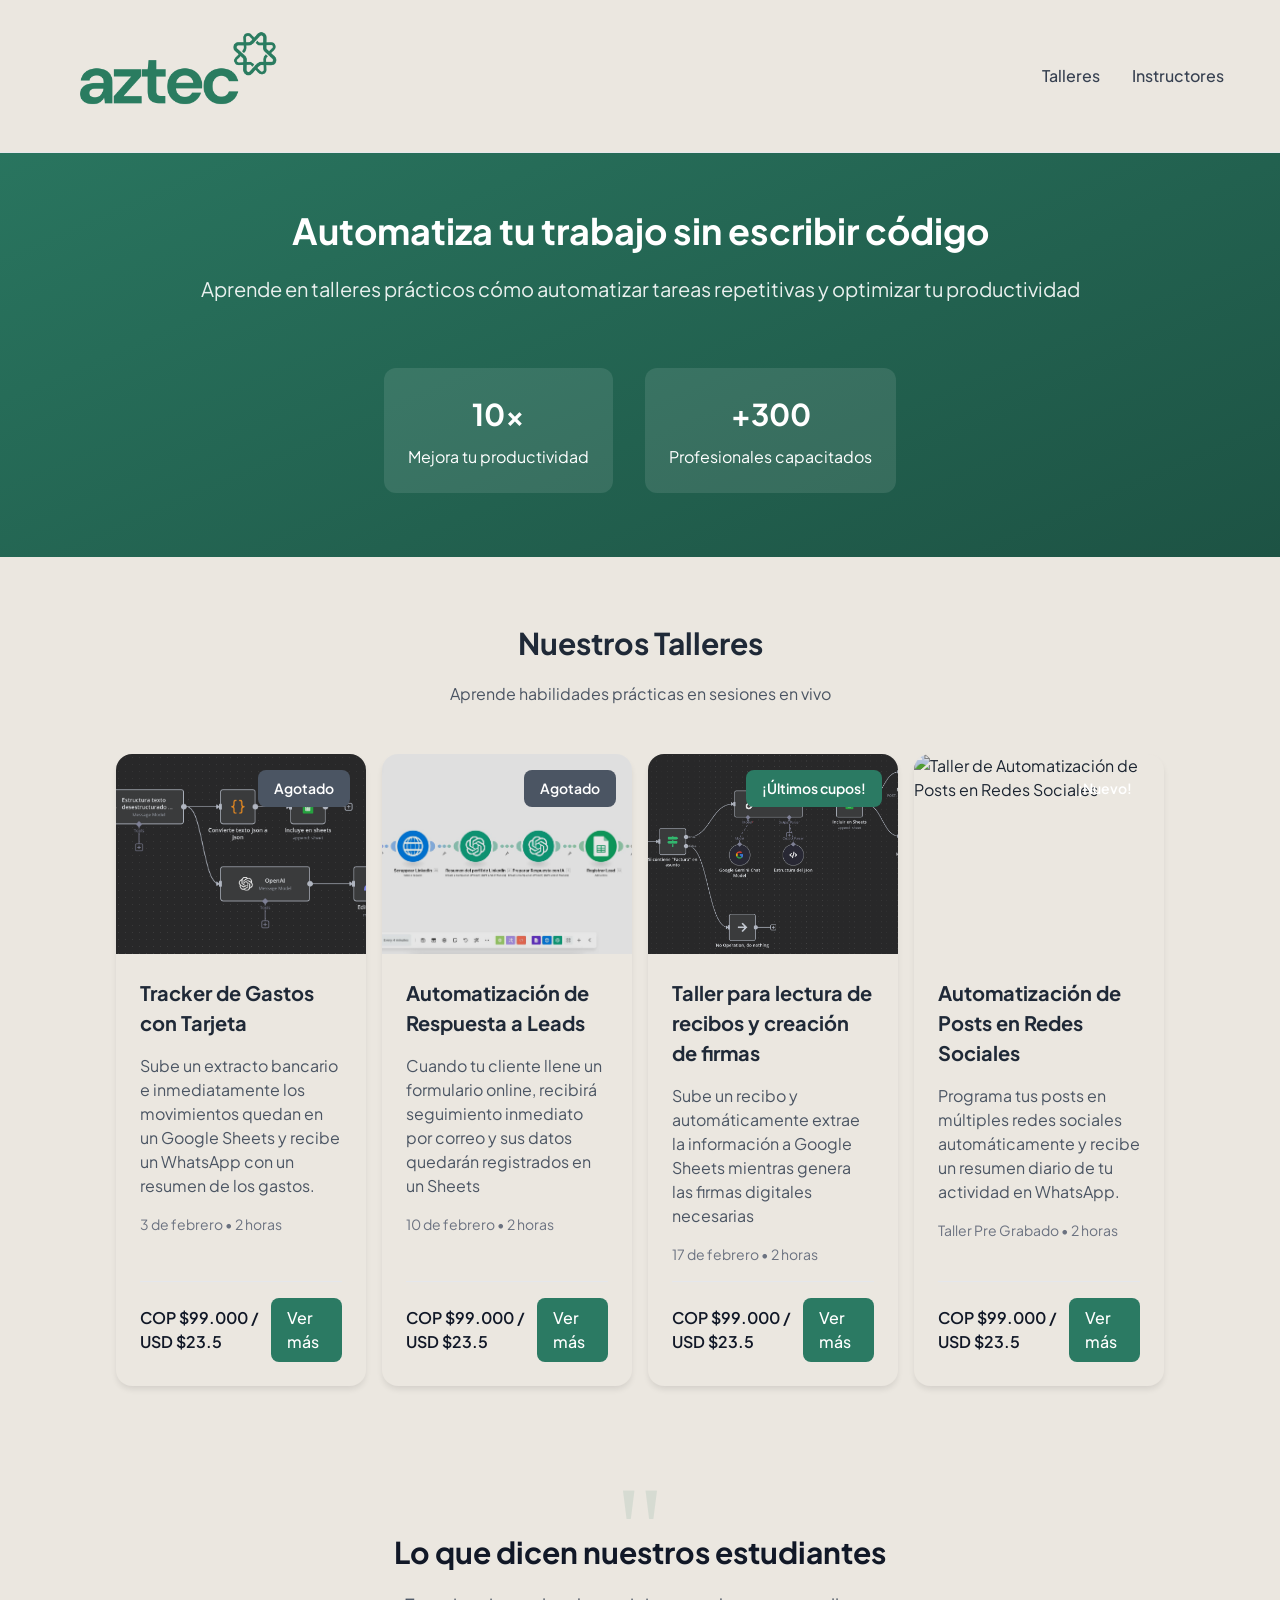
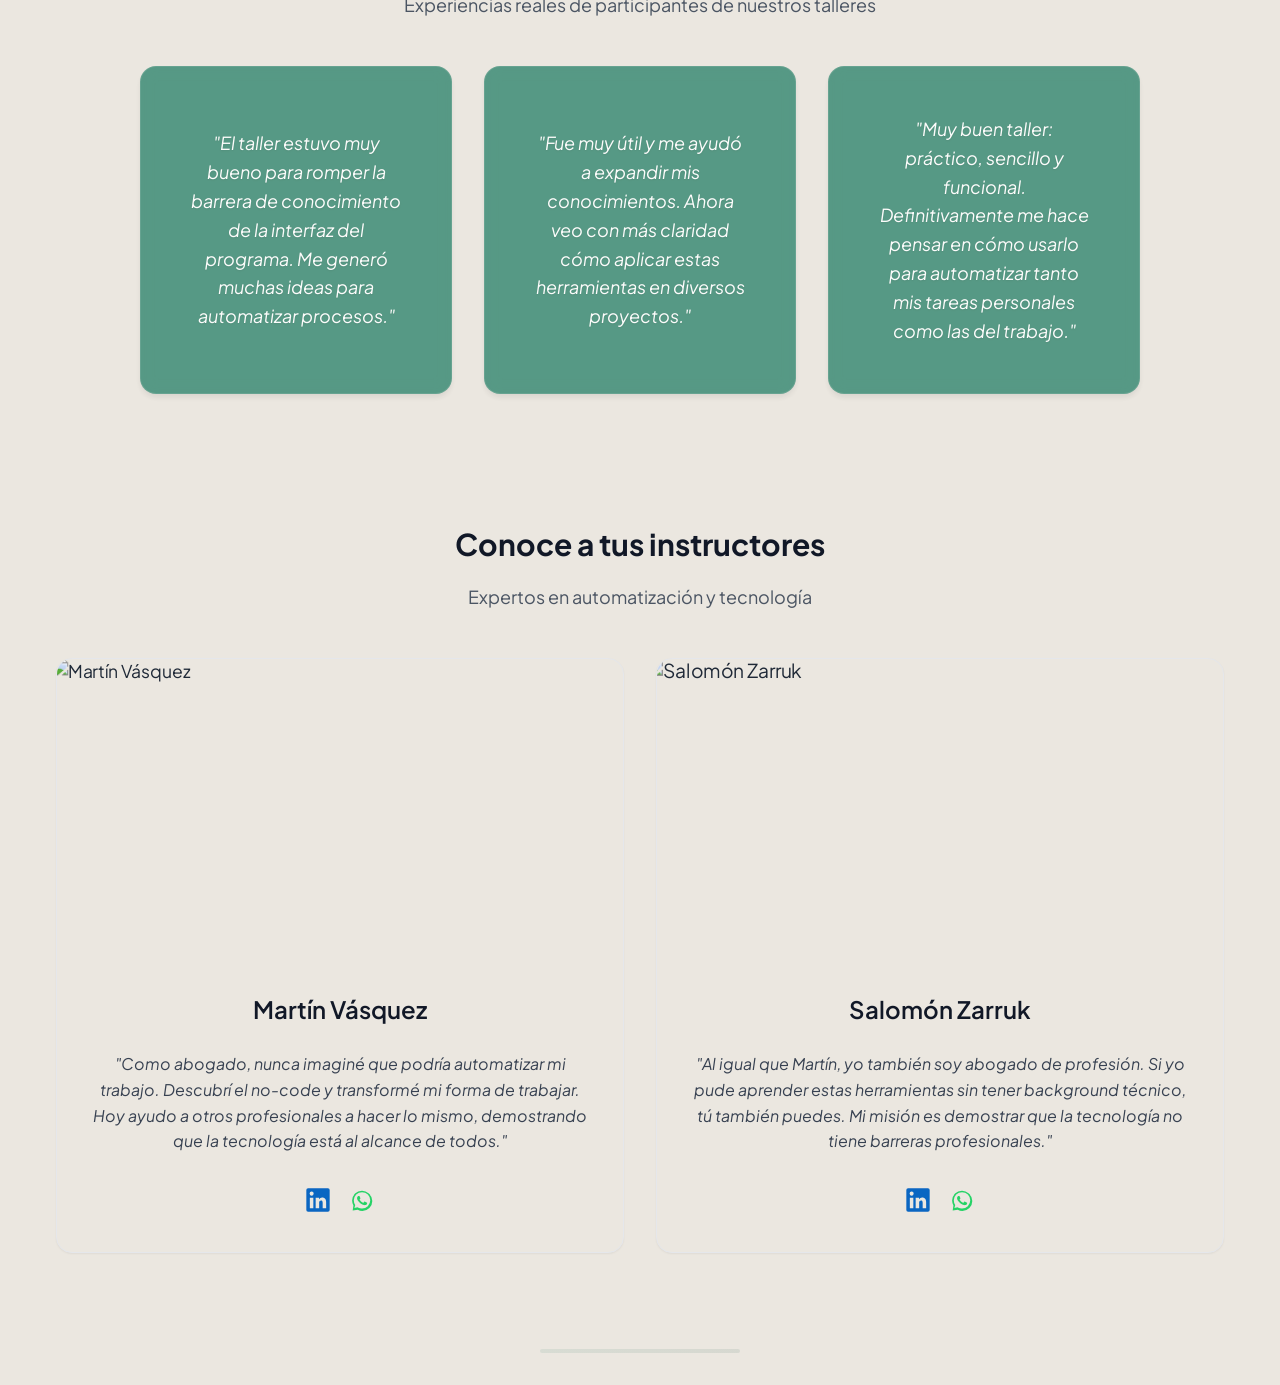
==== commit 1d9d379a: "Initial commit" ====
--- a/index.html
+++ b/index.html
@@ -46,12 +46,13 @@
     <main>
         <section id="talleres">
             <div class="container">
-                <h2>Próximos Talleres</h2>
+                <h2>Nuestros Talleres</h2>
                 <p>Aprende habilidades prácticas en sesiones en vivo</p>
                 
                 <div class="workshop-grid">
-                    <!-- Taller de Gastos -->
-                    <div class="workshop-card">
+                    <!-- Todos los talleres en una sola línea -->
+                    <div class="workshop-card">
+                        <!-- Taller de Gastos -->
                         <div class="workshop-image">
                             <img src="assets/images/tracker.png" alt="Taller de Tracker de Gastos">
                             <span class="workshop-tag sold-out">Agotado</span>
@@ -69,11 +70,11 @@
                         </div>
                     </div>
 
-                    <!-- Taller de Leads -->
-                    <div class="workshop-card">
+                    <div class="workshop-card">
+                        <!-- Taller de Leads -->
                         <div class="workshop-image">
                             <img src="assets/images/leads.png" alt="Taller de Automatización de Leads">
-                            <span class="workshop-tag few-spots">¡Últimos cupos!</span>
+                            <span class="workshop-tag sold-out">Agotado</span>
                         </div>
                         <div class="workshop-content">
                             <h3>Automatización de Respuesta a Leads</h3>
@@ -88,11 +89,11 @@
                         </div>
                     </div>
 
-                    <!-- Taller de Recibos y Firmas -->
-                    <div class="workshop-card">
+                    <div class="workshop-card">
+                        <!-- Taller de Recibos y Firmas -->
                         <div class="workshop-image">
                             <img src="assets/images/recibos-firmas.png" alt="Taller de Lectura de Recibos y Firmas">
-                            <span class="workshop-tag open">Abierto</span>
+                            <span class="workshop-tag few-spots">¡Últimos cupos!</span>
                         </div>
                         <div class="workshop-content">
                             <h3>Taller para lectura de recibos y creación de firmas</h3>
@@ -103,6 +104,25 @@
                             <div class="workshop-footer">
                                 <span class="workshop-price">COP $99.000 / USD $23.5</span>
                                 <a href="talleres/recibos-firmas.html" class="button button-primary">Ver más</a>
+                            </div>
+                        </div>
+                    </div>
+
+                    <div class="workshop-card">
+                        <!-- Taller de Redes Sociales -->
+                        <div class="workshop-image">
+                            <img src="assets/images/redes.png" alt="Taller de Automatización de Posts en Redes Sociales">
+                            <span class="workshop-tag">¡Nuevo!</span>
+                        </div>
+                        <div class="workshop-content">
+                            <h3>Automatización de Posts en Redes Sociales</h3>
+                            <p>Programa tus posts en múltiples redes sociales automáticamente y recibe un resumen diario de tu actividad en WhatsApp.</p>
+                            <div class="workshop-meta">
+                                <span>Taller Pre Grabado • 2 horas</span>
+                            </div>
+                            <div class="workshop-footer">
+                                <span class="workshop-price">COP $99.000 / USD $23.5</span>
+                                <a href="talleres/redes-sociales.html" class="button button-primary">Ver más</a>
                             </div>
                         </div>
                     </div>
--- a/styles.css
+++ b/styles.css
@@ -190,13 +190,28 @@
     margin-bottom: var(--spacing-12);
 }
 
+/* Primero, asegurémonos que el contenedor tenga el ancho adecuado */
+#talleres .container {
+    max-width: 1400px;
+    margin: 0 auto;
+    padding: 0 var(--spacing-4);
+}
+
+/* Modificar el grid para que sea una línea horizontal */
 .workshop-grid {
-    display: grid;
-    grid-template-columns: repeat(3, 1fr);
-    gap: var(--spacing-8);
+    display: flex;
+    justify-content: center;
+    gap: var(--spacing-4);
+    margin-top: var(--spacing-8);
+    flex-wrap: nowrap;
+    overflow-x: auto;
+    padding-bottom: var(--spacing-4);
 }
 
 .workshop-card {
+    flex: 0 0 250px;
+    width: 250px;
+    margin: 0;
     background: var(--color-background);
     border-radius: var(--border-radius-xl);
     overflow: hidden;
@@ -317,49 +332,6 @@
     max-width: 200px;
 }
 
-/* Responsive */
-@media (max-width: 768px) {
-    .workshop-grid {
-        grid-template-columns: 1fr;
-    }
-
-    .stats {
-        flex-direction: column;
-    }
-
-    .hero-content {
-        text-align: center;
-    }
-
-    .logo-text {
-        display: none;
-    }
-
-    .nav-links {
-        display: none;
-    }
-
-    .footer-content {
-        flex-direction: column;
-        align-items: center;
-        text-align: center;
-        gap: var(--spacing-8);
-    }
-
-    .footer-links {
-        flex-direction: column;
-        gap: var(--spacing-4);
-    }
-
-    .logo-image {
-        height: 80px;
-    }
-
-    .hero {
-        padding: calc(100px + var(--spacing-16)) 0 var(--spacing-16);
-    }
-}
-
 /* Video section */
 .video-wrapper {
     position: relative;
@@ -600,6 +572,7 @@
 
 /* Actualizar los estilos de la lista de espera */
 .waitlist-container {
+    display: none; /* Oculto por defecto */
     text-align: center;
     margin-top: var(--spacing-8);
 }
@@ -943,4 +916,87 @@
     #testimonios::before {
         font-size: 80px;
     }
+}
+
+/* Workshop Instructions Page */
+.workshop-instructions {
+    max-width: 800px;
+    margin: 0 auto;
+    padding: var(--spacing-8) 0;
+}
+
+/* Más espacio entre secciones */
+.setup-notice,
+.important-notice,
+.tools-section {
+    margin-bottom: 4rem !important;
+}
+
+/* Mejorar visualmente la sección de dos pantallas */
+.setup-notice {
+    background: linear-gradient(135deg, #2B7A63 0%, #1D5344 100%);
+    border: 3px solid #3C8B74;
+    padding: 2.5rem;
+    box-shadow: 0 8px 32px rgba(0, 0, 0, 0.1);
+    position: relative;
+    border-radius: var(--border-radius-xl);
+    text-align: center;
+}
+
+.setup-notice::before {
+    content: '';
+    position: absolute;
+    top: 0;
+    left: 0;
+    right: 0;
+    bottom: 0;
+    background: radial-gradient(circle at top right, rgba(255,255,255,0.1) 0%, transparent 60%);
+}
+
+.setup-icon {
+    font-size: 2.5rem;
+    margin-bottom: 2rem;
+    display: flex;
+    justify-content: center;
+    align-items: center;
+    gap: 1.5rem;
+    color: white;
+}
+
+.setup-notice h2 {
+    font-size: 2rem;
+    font-weight: 700;
+    margin-bottom: 1.5rem;
+    color: white;
+    text-shadow: 0 2px 4px rgba(0,0,0,0.2);
+}
+
+.setup-notice p {
+    font-size: 1.2rem;
+    line-height: 1.6;
+    color: white;
+    max-width: 90%;
+    margin: 0 auto;
+}
+
+.setup-alternative {
+    margin-top: 2rem;
+    padding: 1.5rem;
+    background: rgba(255, 255, 255, 0.15);
+    border-radius: var(--border-radius-lg);
+    display: flex;
+    align-items: center;
+    gap: 1rem;
+    backdrop-filter: blur(4px);
+    border: 1px solid rgba(255, 255, 255, 0.2);
+}
+
+.setup-alternative i {
+    font-size: 1.5rem;
+    color: white;
+}
+
+/* Ajustar el espacio superior para que el navbar no se sobreponga */
+main.container {
+    padding-top: 180px !important;
 } 
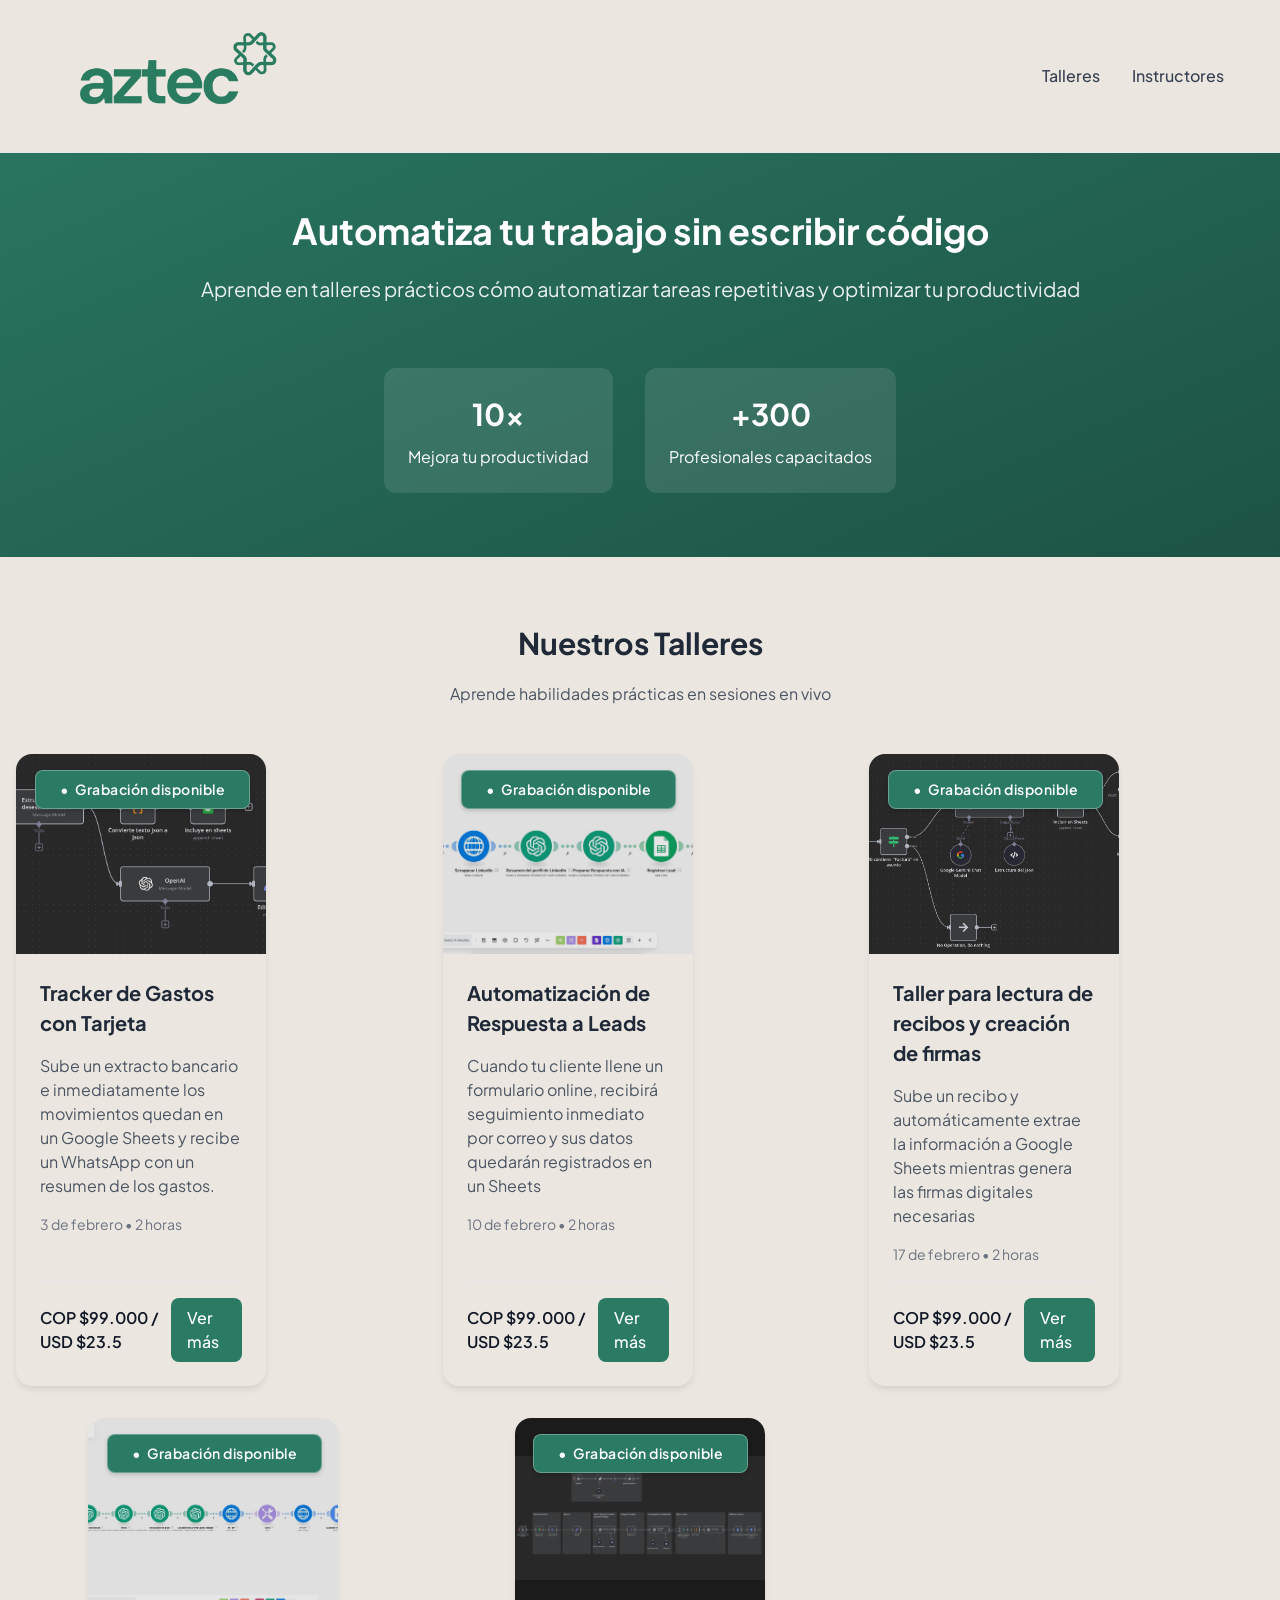
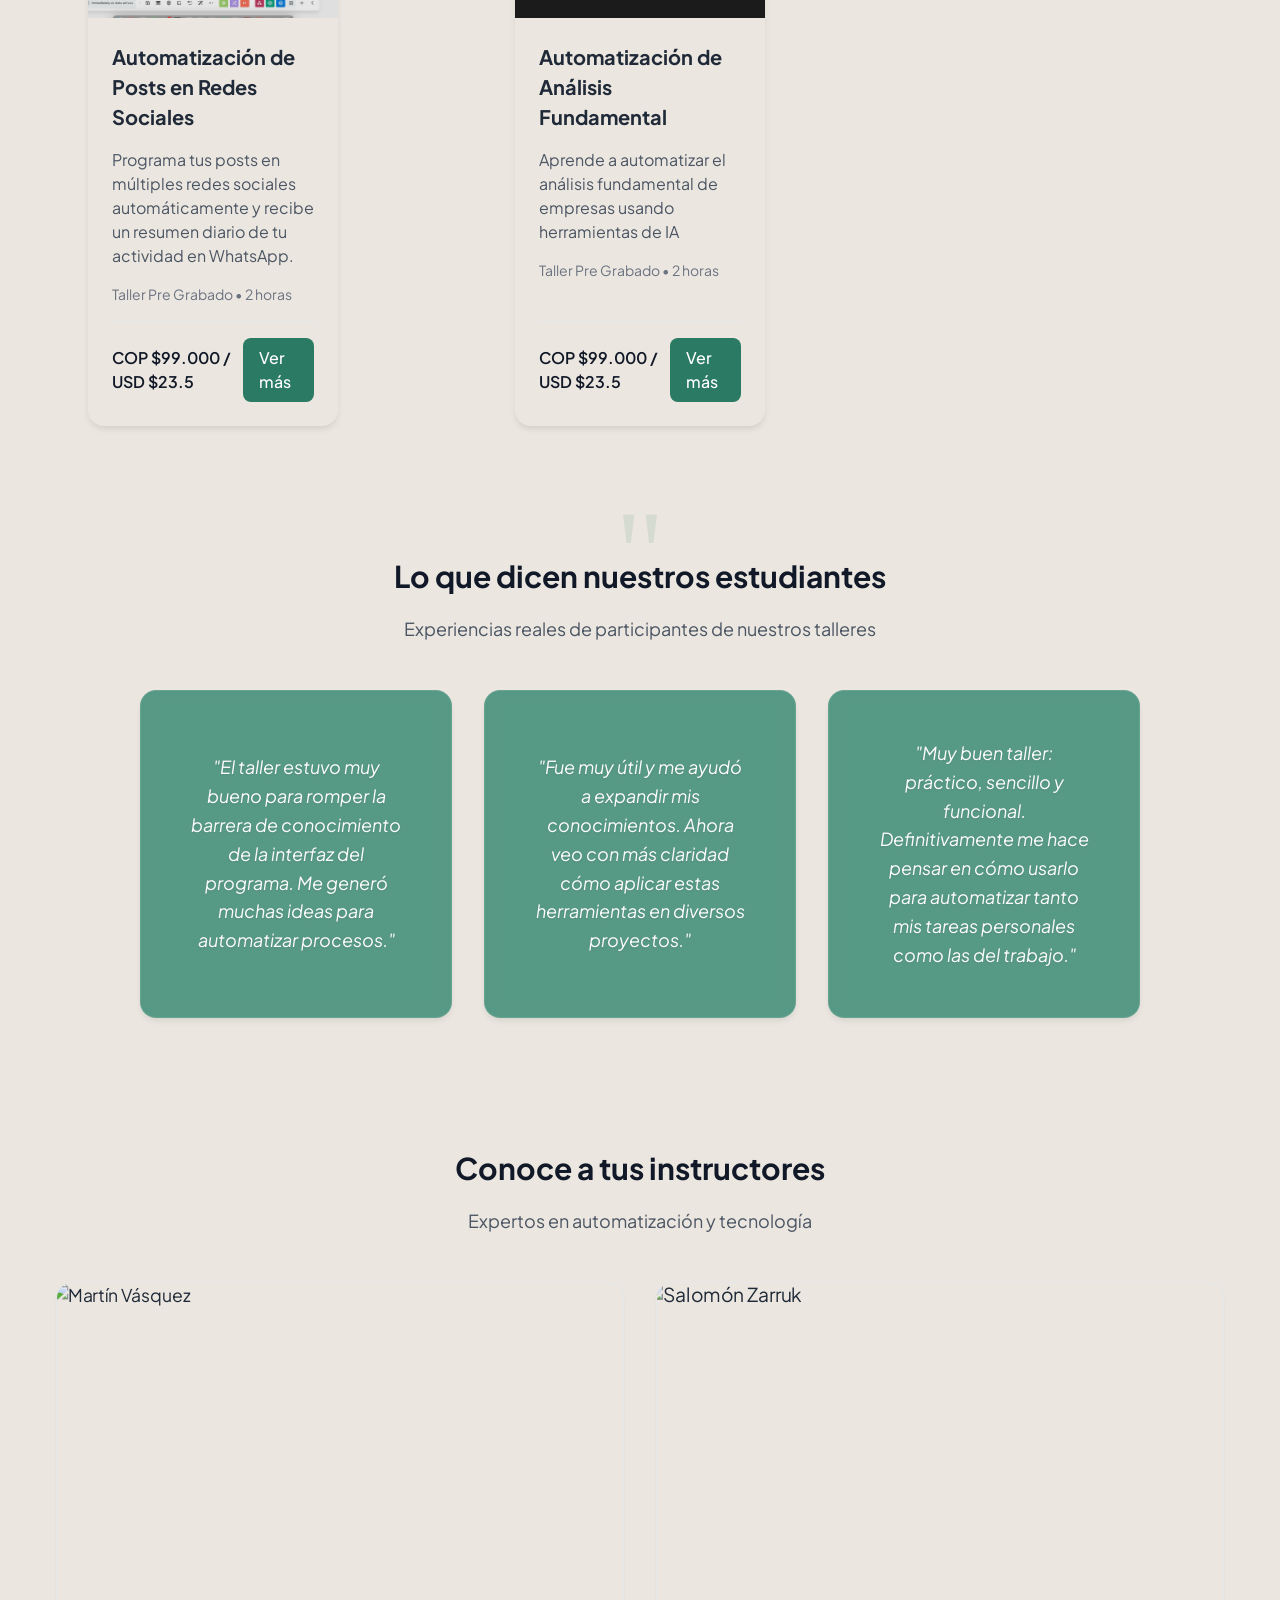
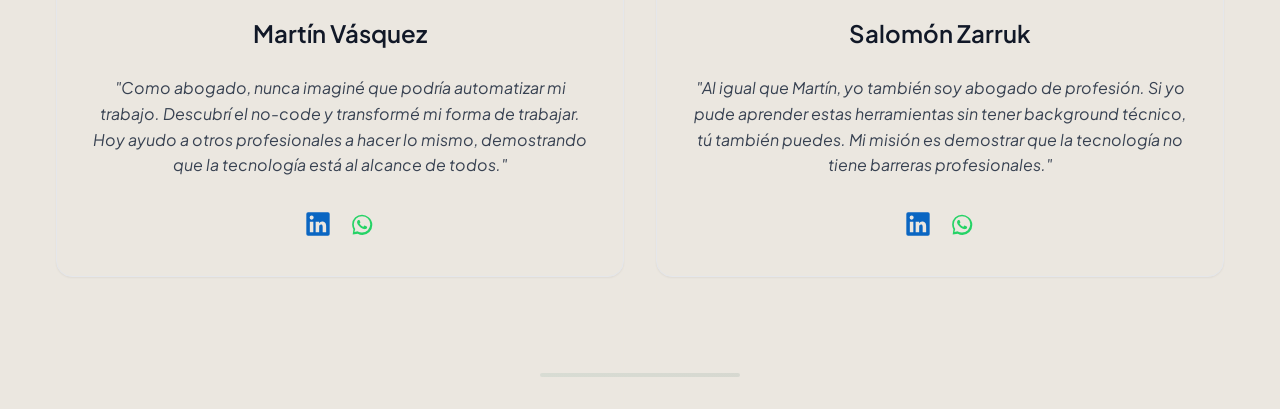
==== commit e9a3659b: "feat: mejora el diseño de los tags de 'Grabación disponible' y actualiza el layout de los talleres" ====
--- a/index.html
+++ b/index.html
@@ -50,12 +50,12 @@
                 <p>Aprende habilidades prácticas en sesiones en vivo</p>
                 
                 <div class="workshop-grid">
-                    <!-- Todos los talleres en una sola línea -->
+                    <!-- Primera fila: 3 talleres -->
                     <div class="workshop-card">
                         <!-- Taller de Gastos -->
                         <div class="workshop-image">
                             <img src="assets/images/tracker.png" alt="Taller de Tracker de Gastos">
-                            <span class="workshop-tag sold-out">Agotado</span>
+                            <span class="workshop-tag recording-tag">Grabación disponible</span>
                         </div>
                         <div class="workshop-content">
                             <h3>Tracker de Gastos con Tarjeta</h3>
@@ -74,7 +74,7 @@
                         <!-- Taller de Leads -->
                         <div class="workshop-image">
                             <img src="assets/images/leads.png" alt="Taller de Automatización de Leads">
-                            <span class="workshop-tag sold-out">Agotado</span>
+                            <span class="workshop-tag recording-tag">Grabación disponible</span>
                         </div>
                         <div class="workshop-content">
                             <h3>Automatización de Respuesta a Leads</h3>
@@ -93,7 +93,7 @@
                         <!-- Taller de Recibos y Firmas -->
                         <div class="workshop-image">
                             <img src="assets/images/recibos-firmas.png" alt="Taller de Lectura de Recibos y Firmas">
-                            <span class="workshop-tag few-spots">¡Últimos cupos!</span>
+                            <span class="workshop-tag recording-tag">Grabación disponible</span>
                         </div>
                         <div class="workshop-content">
                             <h3>Taller para lectura de recibos y creación de firmas</h3>
@@ -108,11 +108,12 @@
                         </div>
                     </div>
 
+                    <!-- Segunda fila: 2 talleres -->
                     <div class="workshop-card">
                         <!-- Taller de Redes Sociales -->
                         <div class="workshop-image">
                             <img src="assets/images/redes.png" alt="Taller de Automatización de Posts en Redes Sociales">
-                            <span class="workshop-tag">¡Nuevo!</span>
+                            <span class="workshop-tag recording-tag">Grabación disponible</span>
                         </div>
                         <div class="workshop-content">
                             <h3>Automatización de Posts en Redes Sociales</h3>
@@ -123,6 +124,25 @@
                             <div class="workshop-footer">
                                 <span class="workshop-price">COP $99.000 / USD $23.5</span>
                                 <a href="talleres/redes-sociales.html" class="button button-primary">Ver más</a>
+                            </div>
+                        </div>
+                    </div>
+
+                    <div class="workshop-card">
+                        <!-- Taller de Análisis Fundamental -->
+                        <div class="workshop-image">
+                            <img src="assets/images/analisis-fundamental.png" alt="Taller de Automatización de Análisis Fundamental" style="object-fit: contain; background: #1E1E1E;">
+                            <span class="workshop-tag recording-tag">Grabación disponible</span>
+                        </div>
+                        <div class="workshop-content">
+                            <h3>Automatización de Análisis Fundamental</h3>
+                            <p>Aprende a automatizar el análisis fundamental de empresas usando herramientas de IA</p>
+                            <div class="workshop-meta">
+                                <span>Taller Pre Grabado • 2 horas</span>
+                            </div>
+                            <div class="workshop-footer">
+                                <span class="workshop-price">COP $99.000 / USD $23.5</span>
+                                <a href="talleres/analisis-fundamental.html" class="button button-primary">Ver más</a>
                             </div>
                         </div>
                     </div>
--- a/styles.css
+++ b/styles.css
@@ -199,13 +199,34 @@
 
 /* Modificar el grid para que sea una línea horizontal */
 .workshop-grid {
-    display: flex;
+    display: grid;
+    grid-template-columns: repeat(3, 1fr); /* 3 columnas en la primera fila */
+    gap: var(--spacing-8);
+    margin-top: var(--spacing-8);
     justify-content: center;
-    gap: var(--spacing-4);
-    margin-top: var(--spacing-8);
-    flex-wrap: nowrap;
-    overflow-x: auto;
-    padding-bottom: var(--spacing-4);
+}
+
+/* Ajustar los últimos dos elementos para que estén centrados */
+.workshop-card:nth-last-child(-n+2) {
+    margin-left: auto;
+    margin-right: auto;
+}
+
+/* Asegurar que los últimos dos elementos empiecen en una nueva fila */
+.workshop-card:nth-last-child(-n+2) {
+    grid-column: span 1;
+}
+
+@media (max-width: 1200px) {
+    .workshop-grid {
+        grid-template-columns: repeat(2, 1fr);
+    }
+}
+
+@media (max-width: 768px) {
+    .workshop-grid {
+        grid-template-columns: 1fr;
+    }
 }
 
 .workshop-card {
@@ -262,6 +283,33 @@
     background-color: var(--color-success);
 }
 
+.workshop-tag.recording-tag {
+    background: var(--color-primary);
+    color: var(--color-white);
+    padding: var(--spacing-2) var(--spacing-6);
+    font-weight: 600;
+    box-shadow: 0 2px 4px rgba(0, 0, 0, 0.15);
+    border: 1px solid rgba(255, 255, 255, 0.3);
+    font-size: var(--font-size-sm);
+    letter-spacing: 0.5px;
+    backdrop-filter: blur(4px);
+    text-shadow: none;
+    border-radius: var(--border-radius);
+}
+
+.workshop-tag.recording-tag::before {
+    content: '•';
+    display: inline-block;
+    margin-right: 6px;
+    color: var(--color-white);
+    animation: blink 2s infinite;
+}
+
+@keyframes blink {
+    0%, 100% { opacity: 1; }
+    50% { opacity: 0.6; }
+}
+
 .workshop-content {
     padding: var(--spacing-6);
     flex: 1;
@@ -355,32 +403,20 @@
 /* Features section */
 .features-grid {
     display: flex;
-    gap: var(--spacing-4);
-    overflow-x: auto;
-    padding: var(--spacing-4) 0;
-    width: 100%;
-    align-items: stretch;
+    justify-content: center;
+    gap: var(--spacing-8);
+    margin: var(--spacing-8) auto;
+    max-width: 1000px;
+    flex-wrap: wrap;
 }
 
 .feature-card {
-    flex: 0 0 200px;
-    min-width: 200px;
-    display: flex;
-    flex-direction: column;
-    align-items: center;
-    background: var(--color-white);
+    flex: 0 0 220px;
+    min-width: 220px;
+    max-width: 220px;
+    text-align: center;
     padding: var(--spacing-6);
-    border-radius: var(--border-radius-lg);
-    text-align: center;
-    border: 2px solid var(--color-gray-200);
-    box-shadow: var(--shadow-sm);
-    transition: var(--transition);
-}
-
-.feature-card:hover {
-    transform: translateY(-2px);
-    box-shadow: var(--shadow-md);
-    border-color: var(--color-primary);
+    margin: 0 auto;
 }
 
 .feature-card img {
@@ -999,4 +1035,98 @@
 /* Ajustar el espacio superior para que el navbar no se sobreponga */
 main.container {
     padding-top: 180px !important;
+}
+
+/* Nivel y Pre-requisitos */
+.level-banner {
+    background: var(--color-gray-100);
+    padding: var(--spacing-6);
+    border-radius: var(--border-radius-lg);
+    margin-bottom: var(--spacing-8);
+    text-align: center;
+    border: 1px solid var(--color-gray-200);
+}
+
+.level-tag {
+    display: inline-block;
+    background: var(--color-primary);
+    color: var(--color-white);
+    padding: var(--spacing-2) var(--spacing-4);
+    border-radius: var(--border-radius);
+    font-weight: 600;
+    margin-bottom: var(--spacing-4);
+}
+
+.prerequisite-notice {
+    color: var(--color-gray-700);
+    font-weight: 500;
+}
+
+/* Nivel y Pre-requisitos - Versión prominente */
+.level-banner-prominent {
+    background: linear-gradient(to right, var(--color-primary), var(--color-primary-dark));
+    padding: var(--spacing-8) 0;
+    color: var(--color-white);
+    margin-bottom: var(--spacing-4);
+}
+
+.level-content {
+    display: flex;
+    flex-direction: column;
+    gap: var(--spacing-6);
+    align-items: center;
+    text-align: center;
+}
+
+.level-indicator {
+    display: flex;
+    flex-direction: column;
+    align-items: center;
+    gap: var(--spacing-4);
+}
+
+.level-tag {
+    font-size: var(--font-size-xl);
+    font-weight: 700;
+    background: rgba(255, 255, 255, 0.1);
+    padding: var(--spacing-2) var(--spacing-6);
+    border-radius: var(--border-radius-lg);
+    border: 2px solid rgba(255, 255, 255, 0.2);
+}
+
+.level-dots {
+    display: flex;
+    gap: var(--spacing-2);
+}
+
+.dot {
+    width: 12px;
+    height: 12px;
+    border-radius: 50%;
+    background: rgba(255, 255, 255, 0.2);
+}
+
+.dot.filled {
+    background: var(--color-white);
+}
+
+.prerequisite-box {
+    background: rgba(255, 255, 255, 0.1);
+    padding: var(--spacing-6);
+    border-radius: var(--border-radius-xl);
+    border: 2px solid rgba(255, 255, 255, 0.2);
+    max-width: 600px;
+    margin: 0 auto;
+}
+
+.prerequisite-box h3 {
+    font-size: var(--font-size-xl);
+    margin-bottom: var(--spacing-4);
+    color: var(--color-white);
+}
+
+.prerequisite-box p {
+    font-size: var(--font-size-lg);
+    line-height: 1.6;
+    color: rgba(255, 255, 255, 0.9);
 } 
